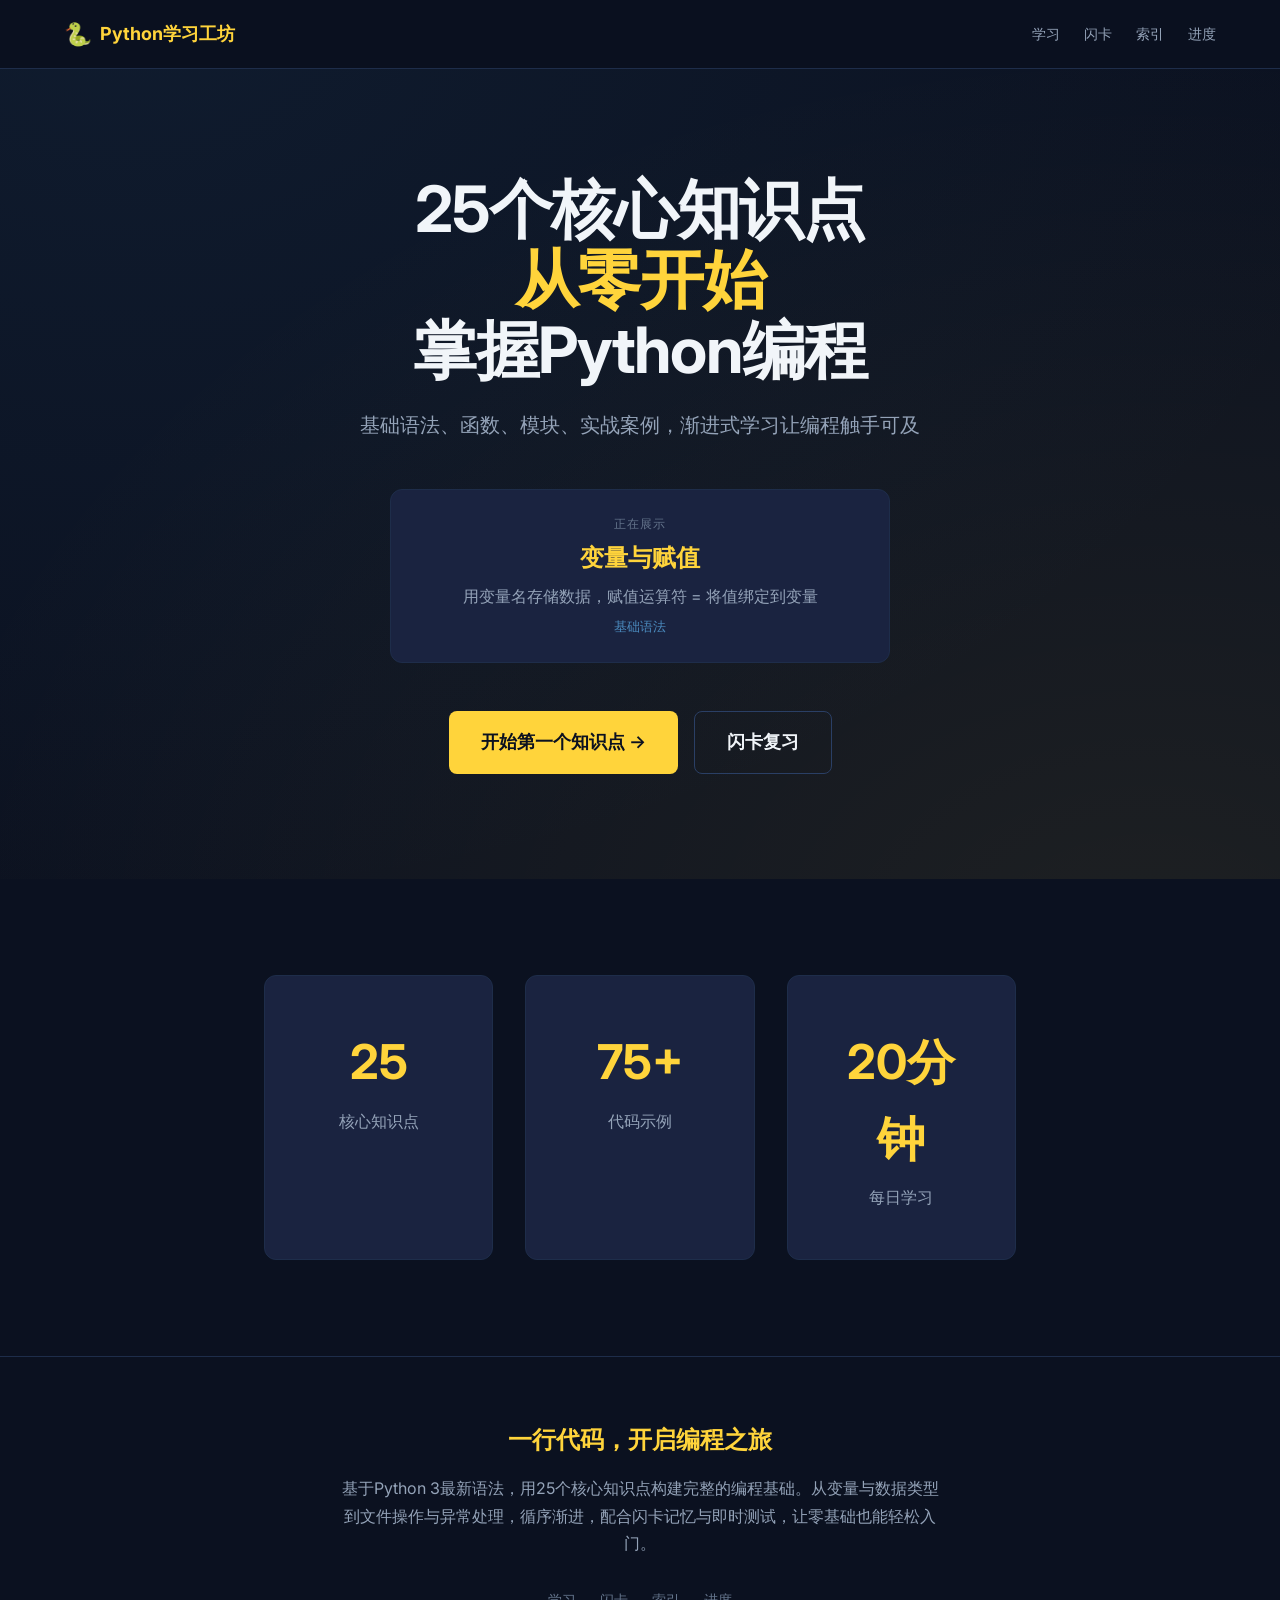
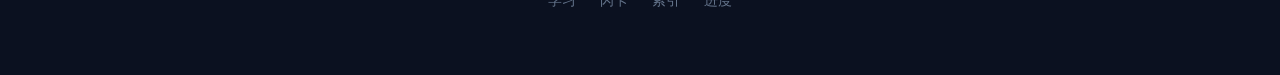
==== index.html @ fc3f4eb8 "Initial commit: Python入门学习工坊" ====
<!DOCTYPE html>
<html lang="zh-CN">
<head>
  <meta charset="UTF-8">
  <meta name="viewport" content="width=device-width, initial-scale=1.0">
  <title>Python入门学习工坊 - 25个核心知识点系统学习</title>

  <!-- SEO -->
  <meta name="description" content="基于Python 3最新语法，用25个核心知识点构建完整的编程基础。从变量与数据类型到文件操作与异常处理，循序渐进，配合闪卡记忆与即时测试，让零基础也能轻松入门。">
  <meta name="keywords" content="Python,入门教程,编程学习,基础语法,函数,模块,实战案例">
  <meta name="author" content="leon">
  <meta name="language" content="zh-CN">
  <meta name="robots" content="index, follow">
  <link rel="canonical" href="https://python-workshop.vercel.app/">

  <!-- Open Graph -->
  <meta property="og:title" content="Python入门学习工坊">
  <meta property="og:description" content="25个核心知识点，从零开始掌握Python编程。基础语法、函数、模块、实战案例，渐进式学习让编程触手可及。">
  <meta property="og:type" content="website">
  <meta property="og:url" content="https://python-workshop.vercel.app/">
  <meta property="og:image" content="/icon-512.png">
  <meta property="og:site_name" content="Python入门学习工坊">
  <meta property="og:locale" content="zh_CN">

  <!-- Twitter Card -->
  <meta name="twitter:card" content="summary_large_image">
  <meta name="twitter:title" content="Python入门学习工坊">
  <meta name="twitter:description" content="25个核心知识点，从零开始掌握Python编程。">
  <meta name="twitter:image" content="/icon-512.png">

  <!-- Favicon -->
  <link rel="icon" href="data:image/svg+xml,<svg xmlns='http://www.w3.org/2000/svg' viewBox='0 0 100 100'><text y='.9em' font-size='90'>🐍</text></svg>">

  <!-- PWA -->
  <link rel="manifest" href="/manifest.json">
  <meta name="theme-color" content="#0B1120">
  <meta name="apple-mobile-web-app-capable" content="yes">
  <meta name="apple-mobile-web-app-status-bar-style" content="black-translucent">
  <meta name="apple-mobile-web-app-title" content="Python学习">
  <link rel="apple-touch-icon" href="/icon-192.png">

  <!-- Fonts -->
  <link rel="preconnect" href="https://fonts.googleapis.com">
  <link rel="preconnect" href="https://fonts.gstatic.com" crossorigin>
  <link href="https://fonts.googleapis.com/css2?family=Inter:wght@300;400;500;600;700&display=swap" rel="stylesheet">

  <!-- Styles -->
  <link rel="stylesheet" href="css/minimal.css">

  <!-- Structured Data -->
  <script type="application/ld+json">
  {
    "@context": "https://schema.org",
    "@type": "WebSite",
    "name": "Python入门学习工坊",
    "description": "25个核心知识点，从零开始掌握Python编程",
    "url": "https://python-workshop.vercel.app",
    "inLanguage": "zh-CN"
  }
  </script>
  <script type="application/ld+json">
  {
    "@context": "https://schema.org",
    "@type": "Course",
    "name": "Python入门学习工坊",
    "description": "基于Python 3最新语法，用25个核心知识点构建完整的编程基础",
    "educationalLevel": "Beginner",
    "inLanguage": "zh-CN",
    "numberOfLessons": 25,
    "coursePrerequisites": "无",
    "hasCourseInstance": {
      "@type": "CourseInstance",
      "courseMode": "online",
      "courseWorkload": "PT20M"
    }
  }
  </script>
</head>
<body>
  <!-- Navigation -->
  <nav class="nav" role="navigation" aria-label="主导航">
    <div class="nav-container">
      <a href="/" class="nav-brand">
        <span class="brand-icon">🐍</span>
        Python学习工坊
      </a>
      <ul class="nav-links">
        <li><a href="/learn.html" class="nav-link">学习</a></li>
        <li><a href="/flashcard.html" class="nav-link">闪卡</a></li>
        <li><a href="/roots.html" class="nav-link">索引</a></li>
        <li><a href="/progress.html" class="nav-link">进度</a></li>
      </ul>
    </div>
  </nav>

  <!-- Hero Section -->
  <main role="main">
    <section class="hero" aria-label="网站介绍">
      <div class="container" style="position:relative;">
        <h1 class="hero-title">
          25个核心知识点<br>
          <span class="highlight">从零开始</span><br>
          掌握Python编程
        </h1>
        <p class="hero-subtitle">基础语法、函数、模块、实战案例，渐进式学习让编程触手可及</p>

        <div class="hero-demo" id="heroDemo">
          <div class="hero-demo-label">正在展示</div>
          <div class="hero-demo-word" id="demoWord">-</div>
          <div class="hero-demo-meaning" id="demoMeaning">-</div>
          <div class="hero-demo-origin" id="demoOrigin">-</div>
        </div>

        <div class="btn-group">
          <a href="/learn.html" class="btn btn-primary btn-large">开始第一个知识点 →</a>
          <a href="/flashcard.html" class="btn btn-secondary btn-large">闪卡复习</a>
        </div>
      </div>
    </section>

    <!-- Stats -->
    <section class="container" aria-label="网站统计">
      <div class="stat-grid">
        <div class="stat-card">
          <div class="stat-value">25</div>
          <div class="stat-label">核心知识点</div>
        </div>
        <div class="stat-card">
          <div class="stat-value">75+</div>
          <div class="stat-label">代码示例</div>
        </div>
        <div class="stat-card">
          <div class="stat-value">20分钟</div>
          <div class="stat-label">每日学习</div>
        </div>
      </div>
    </section>
  </main>

  <!-- Footer -->
  <footer class="footer" role="contentinfo">
    <div class="footer-tagline">一行代码，开启编程之旅</div>
    <p class="footer-description">
      基于Python 3最新语法，用25个核心知识点构建完整的编程基础。从变量与数据类型到文件操作与异常处理，循序渐进，配合闪卡记忆与即时测试，让零基础也能轻松入门。
    </p>
    <div class="footer-links">
      <a href="/learn.html" class="footer-link">学习</a>
      <a href="/flashcard.html" class="footer-link">闪卡</a>
      <a href="/roots.html" class="footer-link">索引</a>
      <a href="/progress.html" class="footer-link">进度</a>
    </div>
  </footer>

  <!-- Scripts -->
  <script src="js/wordData.js"></script>
  <script src="js/siteConfig.js"></script>
  <script>
    (function() {
      // Hero animation - cycle through first 5 concepts
      const examples = WordRoots.slice(0, 5);
      let currentIndex = 0;

      function updateDemo() {
        const example = examples[currentIndex];
        const wordEl = document.getElementById('demoWord');
        const meaningEl = document.getElementById('demoMeaning');
        const originEl = document.getElementById('demoOrigin');

        if (wordEl) wordEl.textContent = example.root;
        if (meaningEl) meaningEl.textContent = example.meaning;
        if (originEl) originEl.textContent = example.origin;

        currentIndex = (currentIndex + 1) % examples.length;
      }

      updateDemo();
      setInterval(updateDemo, 4000);
    })();
  </script>

  <!-- Service Worker Registration -->
  <script>
    if ('serviceWorker' in navigator) {
      window.addEventListener('load', () => {
        navigator.serviceWorker.register('/sw.js').catch(err => {
          console.error('SW registration failed:', err);
        });
      });
    }
  </script>
</body>
</html>
---- css/minimal.css ----
/* Python入门学习工坊 - 暗色模式设计系统 */

:root {
  /* 主色 - Python蓝 + 金黄双色调 */
  --color-accent: #FFD43B;
  --color-accent-dark: #F0C820;
  --color-accent-blue: #306998;
  --color-accent-blue-light: #4B8BBE;

  /* 状态色 */
  --color-success: #10B981;
  --color-error: #EF4444;
  --color-warning: #F59E0B;

  /* 文字 - 暗色模式 */
  --color-text: #F1F5F9;
  --color-text-secondary: #94A3B8;
  --color-text-tertiary: #64748B;

  /* 背景 - 深色系 */
  --color-bg: #0B1120;
  --color-bg-secondary: #131C31;
  --color-bg-card: #1A2340;
  --color-bg-hover: #243154;

  /* 边框 */
  --color-border: #1E2D4A;
  --color-border-light: #2A3F65;

  /* 字体 */
  --font-family: 'Inter', -apple-system, BlinkMacSystemFont, 'Segoe UI', sans-serif;
  --font-code: 'Courier New', 'Consolas', monospace;

  /* 间距 */
  --space-xs: 4px;
  --space-sm: 8px;
  --space-md: 16px;
  --space-lg: 24px;
  --space-xl: 32px;
  --space-2xl: 48px;
  --space-3xl: 64px;
  --space-4xl: 96px;

  /* 阴影 */
  --shadow-sm: 0 1px 3px 0 rgba(0, 0, 0, 0.3);
  --shadow-md: 0 4px 12px 0 rgba(0, 0, 0, 0.4);
  --shadow-lg: 0 8px 24px 0 rgba(0, 0, 0, 0.5);
  --shadow-glow: 0 0 20px rgba(255, 212, 59, 0.15);

  /* 圆角 */
  --radius: 8px;
  --radius-lg: 12px;

  /* 过渡 */
  --transition: 200ms cubic-bezier(0.4, 0, 0.2, 1);
}

/* ===== Reset ===== */
*, *::before, *::after {
  box-sizing: border-box;
  margin: 0;
  padding: 0;
}

html {
  scroll-behavior: smooth;
  -webkit-font-smoothing: antialiased;
}

body {
  font-family: var(--font-family);
  font-size: 1rem;
  line-height: 1.6;
  color: var(--color-text);
  background-color: var(--color-bg);
  min-height: 100vh;
}

a {
  color: var(--color-accent);
  text-decoration: none;
  transition: color var(--transition);
}

a:hover {
  color: var(--color-accent-dark);
}

img {
  max-width: 100%;
  display: block;
}

/* ===== 容器 ===== */
.container {
  max-width: 800px;
  margin: 0 auto;
  padding: 0 var(--space-lg);
}

.container-wide {
  max-width: 1200px;
  margin: 0 auto;
  padding: 0 var(--space-lg);
}

/* ===== 导航栏 ===== */
.nav {
  border-bottom: 1px solid var(--color-border);
  padding: var(--space-md) 0;
  background: var(--color-bg);
  position: sticky;
  top: 0;
  z-index: 100;
  backdrop-filter: blur(12px);
  background: rgba(11, 17, 32, 0.85);
}

.nav-container {
  display: flex;
  justify-content: space-between;
  align-items: center;
  max-width: 1200px;
  margin: 0 auto;
  padding: 0 var(--space-lg);
}

.nav-brand {
  font-weight: 700;
  color: var(--color-accent);
  font-size: 1.125rem;
  text-decoration: none;
  transition: color var(--transition);
  display: flex;
  align-items: center;
  gap: var(--space-sm);
}

.nav-brand:hover {
  color: var(--color-accent-dark);
}

.nav-brand .brand-icon {
  font-size: 1.4rem;
}

.nav-links {
  display: flex;
  gap: var(--space-lg);
  list-style: none;
}

.nav-link {
  color: var(--color-text-secondary);
  font-weight: 500;
  font-size: 0.9rem;
  transition: color var(--transition);
  text-decoration: none;
}

.nav-link:hover,
.nav-link.active {
  color: var(--color-accent);
}

/* ===== Hero区 ===== */
.hero {
  min-height: 90vh;
  display: flex;
  align-items: center;
  justify-content: center;
  padding: var(--space-4xl) 0;
  text-align: center;
  position: relative;
  overflow: hidden;
}

.hero::before {
  content: '';
  position: absolute;
  top: -50%;
  left: -50%;
  width: 200%;
  height: 200%;
  background: radial-gradient(ellipse at 30% 20%, rgba(48, 105, 152, 0.12) 0%, transparent 50%),
              radial-gradient(ellipse at 70% 80%, rgba(255, 212, 59, 0.08) 0%, transparent 50%);
  pointer-events: none;
}

.hero-title {
  font-size: 4rem;
  font-weight: 700;
  line-height: 1.1;
  letter-spacing: -0.02em;
  margin-bottom: var(--space-lg);
  position: relative;
}

.hero-title .highlight {
  color: var(--color-accent);
}

.hero-subtitle {
  font-size: 1.25rem;
  color: var(--color-text-secondary);
  margin-bottom: var(--space-2xl);
  max-width: 600px;
  margin-left: auto;
  margin-right: auto;
  position: relative;
}

.hero-demo {
  margin: var(--space-2xl) 0;
  padding: var(--space-lg);
  background: var(--color-bg-card);
  border: 1px solid var(--color-border);
  border-radius: var(--radius-lg);
  max-width: 500px;
  margin-left: auto;
  margin-right: auto;
  position: relative;
  min-height: 120px;
  display: flex;
  flex-direction: column;
  justify-content: center;
}

.hero-demo-label {
  font-size: 0.75rem;
  color: var(--color-text-tertiary);
  text-transform: uppercase;
  letter-spacing: 0.1em;
  margin-bottom: var(--space-sm);
}

.hero-demo-word {
  font-size: 1.5rem;
  font-weight: 700;
  color: var(--color-accent);
  font-family: var(--font-code);
  margin-bottom: var(--space-xs);
  transition: opacity 0.3s;
}

.hero-demo-meaning {
  font-size: 1rem;
  color: var(--color-text-secondary);
  transition: opacity 0.3s;
}

.hero-demo-origin {
  font-size: 0.8rem;
  color: var(--color-accent-blue-light);
  margin-top: var(--space-sm);
}

/* ===== 统计卡片 ===== */
.stat-grid {
  display: grid;
  grid-template-columns: repeat(3, 1fr);
  gap: var(--space-xl);
  margin: var(--space-4xl) 0;
  position: relative;
}

.stat-card {
  text-align: center;
  padding: var(--space-2xl);
  background: var(--color-bg-card);
  border: 1px solid var(--color-border);
  border-radius: var(--radius-lg);
  transition: var(--transition);
}

.stat-card:hover {
  border-color: var(--color-accent);
  box-shadow: var(--shadow-glow);
  transform: translateY(-2px);
}

.stat-value {
  font-size: 3rem;
  font-weight: 700;
  color: var(--color-accent);
}

.stat-label {
  font-size: 1rem;
  color: var(--color-text-secondary);
  margin-top: var(--space-sm);
}

/* ===== 按钮 ===== */
.btn {
  padding: 12px 24px;
  border-radius: var(--radius);
  font-weight: 600;
  font-size: 1rem;
  transition: var(--transition);
  cursor: pointer;
  border: none;
  font-family: var(--font-family);
  display: inline-flex;
  align-items: center;
  gap: var(--space-sm);
}

.btn-primary {
  background: var(--color-accent);
  color: #0B1120;
}

.btn-primary:hover {
  transform: translateY(-2px);
  box-shadow: 0 4px 20px rgba(255, 212, 59, 0.4);
  background: var(--color-accent-dark);
}

.btn-secondary {
  background: transparent;
  color: var(--color-text);
  border: 1px solid var(--color-border-light);
}

.btn-secondary:hover {
  border-color: var(--color-accent);
  color: var(--color-accent);
}

.btn-large {
  padding: 16px 32px;
  font-size: 1.125rem;
}

.btn-sm {
  padding: 8px 16px;
  font-size: 0.875rem;
}

.btn-group {
  display: flex;
  gap: var(--space-md);
  justify-content: center;
  flex-wrap: wrap;
}

/* ===== 卡片 ===== */
.card {
  background: var(--color-bg-card);
  border: 1px solid var(--color-border);
  border-radius: var(--radius-lg);
  padding: var(--space-lg);
  transition: var(--transition);
}

.card:hover {
  border-color: var(--color-accent);
  box-shadow: var(--shadow-glow);
}

/* ===== 知识点卡片 ===== */
.root-card {
  background: var(--color-bg-card);
  border: 1px solid var(--color-border);
  border-radius: var(--radius-lg);
  padding: var(--space-lg);
  transition: var(--transition);
  cursor: pointer;
}

.root-card:hover {
  border-color: var(--color-accent);
  box-shadow: var(--shadow-glow);
  transform: translateY(-2px);
}

.root-card.mastered {
  border-color: var(--color-success);
}

.root-name {
  font-size: 1.25rem;
  font-weight: 600;
  color: var(--color-text);
  margin-bottom: var(--space-xs);
}

.root-meaning {
  font-size: 0.9rem;
  color: var(--color-text-secondary);
  margin-bottom: var(--space-sm);
}

.root-origin {
  display: inline-block;
  background: rgba(48, 105, 152, 0.3);
  color: var(--color-accent-blue-light);
  padding: 4px 12px;
  border-radius: 4px;
  font-size: 0.8rem;
  font-weight: 500;
}

.mastered-badge {
  display: inline-block;
  background: var(--color-success);
  color: #FFFFFF;
  padding: 2px 8px;
  border-radius: 4px;
  font-size: 0.75rem;
  margin-left: var(--space-sm);
}

/* ===== 闪卡 ===== */
.flashcard-container {
  display: flex;
  justify-content: center;
  align-items: center;
  min-height: 60vh;
  padding: var(--space-2xl) 0;
}

.flashcard {
  width: 100%;
  max-width: 500px;
  height: 350px;
  perspective: 1000px;
  cursor: pointer;
}

.flashcard-inner {
  position: relative;
  width: 100%;
  height: 100%;
  transition: transform 0.6s cubic-bezier(0.4, 0, 0.2, 1);
  transform-style: preserve-3d;
}

.flashcard.flipped .flashcard-inner {
  transform: rotateY(180deg);
}

.flashcard-front,
.flashcard-back {
  position: absolute;
  width: 100%;
  height: 100%;
  backface-visibility: hidden;
  border-radius: var(--radius-lg);
  display: flex;
  flex-direction: column;
  align-items: center;
  justify-content: center;
  padding: var(--space-2xl);
}

.flashcard-front {
  background: var(--color-bg-card);
  border: 2px solid var(--color-accent);
  box-shadow: var(--shadow-glow);
}

.flashcard-back {
  background: var(--color-bg-card);
  border: 2px solid var(--color-accent-blue);
  transform: rotateY(180deg);
  overflow-y: auto;
}

.flashcard-root {
  font-size: 2rem;
  font-weight: 700;
  color: var(--color-accent);
  margin-bottom: var(--space-sm);
  font-family: var(--font-code);
}

.flashcard-meaning {
  font-size: 1.1rem;
  color: var(--color-text-secondary);
  text-align: center;
}

.flashcard-origin {
  font-size: 0.85rem;
  color: var(--color-accent-blue-light);
  margin-top: var(--space-md);
}

.flashcard-description {
  font-size: 0.95rem;
  color: var(--color-text);
  line-height: 1.7;
  text-align: left;
}

.flashcard-hint {
  font-size: 0.8rem;
  color: var(--color-text-tertiary);
  margin-top: var(--space-lg);
}

.flashcard-examples {
  margin-top: var(--space-md);
  text-align: left;
  width: 100%;
}

.flashcard-example-item {
  padding: var(--space-sm) 0;
  border-bottom: 1px solid var(--color-border);
}

.flashcard-example-item:last-child {
  border-bottom: none;
}

/* ===== 进度条 ===== */
.progress-bar-container {
  width: 100%;
  height: 8px;
  background: var(--color-bg-secondary);
  border-radius: 4px;
  overflow: hidden;
}

.progress-bar {
  height: 100%;
  background: linear-gradient(90deg, var(--color-accent-blue), var(--color-accent));
  border-radius: 4px;
  transition: width 0.5s ease;
}

/* ===== 搜索框 ===== */
.search-container {
  margin-bottom: var(--space-xl);
}

.search-input {
  width: 100%;
  padding: 14px 20px;
  background: var(--color-bg-card);
  border: 1px solid var(--color-border);
  border-radius: var(--radius);
  color: var(--color-text);
  font-size: 1rem;
  font-family: var(--font-family);
  outline: none;
  transition: border-color var(--transition);
}

.search-input::placeholder {
  color: var(--color-text-tertiary);
}

.search-input:focus {
  border-color: var(--color-accent);
  box-shadow: 0 0 0 3px rgba(255, 212, 59, 0.15);
}

/* ===== 筛选器 ===== */
.filter-container {
  display: flex;
  gap: var(--space-sm);
  flex-wrap: wrap;
  margin-bottom: var(--space-xl);
}

.filter-btn {
  padding: 8px 16px;
  background: var(--color-bg-card);
  border: 1px solid var(--color-border);
  border-radius: var(--radius);
  color: var(--color-text-secondary);
  cursor: pointer;
  font-size: 0.875rem;
  font-family: var(--font-family);
  transition: var(--transition);
}

.filter-btn:hover,
.filter-btn.active {
  border-color: var(--color-accent);
  color: var(--color-accent);
  background: rgba(255, 212, 59, 0.1);
}

/* ===== 网格布局 ===== */
.roots-grid {
  display: grid;
  grid-template-columns: repeat(auto-fill, minmax(280px, 1fr));
  gap: var(--space-lg);
}

/* ===== 测试题 ===== */
.quiz-container {
  margin-top: var(--space-xl);
  padding-top: var(--space-xl);
  border-top: 1px solid var(--color-border);
}

.quiz-question {
  font-size: 1.1rem;
  font-weight: 600;
  color: var(--color-text);
  margin-bottom: var(--space-lg);
}

.quiz-options {
  display: flex;
  flex-direction: column;
  gap: var(--space-sm);
}

.quiz-option {
  padding: 14px 20px;
  background: var(--color-bg-card);
  border: 1px solid var(--color-border);
  border-radius: var(--radius);
  color: var(--color-text);
  font-size: 1rem;
  font-family: var(--font-family);
  cursor: pointer;
  text-align: left;
  transition: var(--transition);
}

.quiz-option:hover:not(:disabled) {
  border-color: var(--color-accent);
  background: var(--color-bg-hover);
}

.quiz-option.correct {
  border-color: var(--color-success);
  background: rgba(16, 185, 129, 0.15);
  color: var(--color-success);
}

.quiz-option.wrong {
  border-color: var(--color-error);
  background: rgba(239, 68, 68, 0.15);
  color: var(--color-error);
}

/* ===== 反馈提示 ===== */
.feedback-toast {
  position: fixed;
  bottom: 24px;
  left: 50%;
  transform: translateX(-50%);
  padding: 12px 24px;
  border-radius: var(--radius);
  font-size: 0.9rem;
  font-weight: 500;
  z-index: 9999;
  animation: slideUp 0.3s ease;
  box-shadow: var(--shadow-lg);
}

.feedback-toast.success {
  background: var(--color-success);
  color: #FFFFFF;
}

.feedback-toast.error {
  background: var(--color-error);
  color: #FFFFFF;
}

@keyframes slideUp {
  from { opacity: 0; transform: translateX(-50%) translateY(10px); }
  to { opacity: 1; transform: translateX(-50%) translateY(0); }
}

/* ===== 学习页面导航 ===== */
.learn-nav {
  display: flex;
  justify-content: space-between;
  align-items: center;
  margin-top: var(--space-2xl);
  padding-top: var(--space-xl);
  border-top: 1px solid var(--color-border);
}

.learn-progress-text {
  font-size: 0.9rem;
  color: var(--color-text-secondary);
}

/* ===== 进度页面 ===== */
.progress-stats {
  display: grid;
  grid-template-columns: repeat(3, 1fr);
  gap: var(--space-lg);
  margin: var(--space-2xl) 0;
}

.progress-stat {
  text-align: center;
  padding: var(--space-xl);
  background: var(--color-bg-card);
  border: 1px solid var(--color-border);
  border-radius: var(--radius-lg);
}

.progress-stat-value {
  font-size: 2.5rem;
  font-weight: 700;
  color: var(--color-accent);
}

.progress-stat-label {
  font-size: 0.9rem;
  color: var(--color-text-secondary);
  margin-top: var(--space-xs);
}

.mastered-list {
  margin-top: var(--space-2xl);
}

.mastered-item {
  display: flex;
  justify-content: space-between;
  align-items: center;
  padding: var(--space-md) var(--space-lg);
  background: var(--color-bg-card);
  border: 1px solid var(--color-border);
  border-radius: var(--radius);
  margin-bottom: var(--space-sm);
}

.mastered-item-name {
  font-weight: 500;
  color: var(--color-text);
}

.mastered-item-badge {
  color: var(--color-success);
  font-size: 0.85rem;
}

/* ===== 代码块 ===== */
.code-block {
  background: #0D1117;
  border: 1px solid var(--color-border);
  border-radius: var(--radius);
  padding: var(--space-md);
  font-family: var(--font-code);
  font-size: 0.875rem;
  line-height: 1.6;
  color: #E6EDF3;
  overflow-x: auto;
  margin: var(--space-md) 0;
}

.code-inline {
  background: rgba(255, 212, 59, 0.1);
  color: var(--color-accent);
  padding: 2px 6px;
  border-radius: 4px;
  font-family: var(--font-code);
  font-size: 0.9em;
}

/* ===== 示例卡片 ===== */
.example-card {
  background: var(--color-bg-secondary);
  border: 1px solid var(--color-border);
  border-radius: var(--radius);
  padding: var(--space-md);
  margin-bottom: var(--space-md);
}

.example-word {
  font-weight: 600;
  color: var(--color-accent);
  font-size: 1rem;
  margin-bottom: var(--space-xs);
}

.example-meaning {
  color: var(--color-text-secondary);
  font-size: 0.9rem;
  margin-bottom: var(--space-sm);
}

.example-explanation {
  color: var(--color-text);
  font-size: 0.9rem;
  line-height: 1.6;
}

/* ===== Footer ===== */
.footer {
  text-align: center;
  padding: var(--space-3xl) var(--space-lg);
  border-top: 1px solid var(--color-border);
  margin-top: var(--space-4xl);
}

.footer-tagline {
  font-size: 1.5rem;
  font-weight: 700;
  color: var(--color-accent);
  margin-bottom: var(--space-md);
}

.footer-description {
  font-size: 1rem;
  color: var(--color-text-secondary);
  max-width: 600px;
  margin: 0 auto var(--space-xl);
  line-height: 1.7;
}

.footer-links {
  display: flex;
  justify-content: center;
  gap: var(--space-lg);
  flex-wrap: wrap;
}

.footer-link {
  color: var(--color-text-tertiary);
  font-size: 0.875rem;
  transition: color var(--transition);
}

.footer-link:hover {
  color: var(--color-accent);
}

/* ===== 页面标题 ===== */
.page-header {
  text-align: center;
  padding: var(--space-3xl) 0 var(--space-2xl);
}

.page-title {
  font-size: 2rem;
  font-weight: 700;
  color: var(--color-text);
  margin-bottom: var(--space-sm);
}

.page-subtitle {
  font-size: 1.1rem;
  color: var(--color-text-secondary);
}

/* ===== 详情页 ===== */
.detail-section {
  margin-bottom: var(--space-2xl);
}

.detail-section-title {
  font-size: 1.25rem;
  font-weight: 600;
  color: var(--color-text);
  margin-bottom: var(--space-lg);
  padding-bottom: var(--space-sm);
  border-bottom: 2px solid var(--color-accent);
  display: inline-block;
}

.detail-description {
  font-size: 1.05rem;
  line-height: 1.8;
  color: var(--color-text-secondary);
}

/* ===== 面包屑 ===== */
.breadcrumb {
  display: flex;
  align-items: center;
  gap: var(--space-sm);
  margin-bottom: var(--space-2xl);
  font-size: 0.9rem;
  color: var(--color-text-tertiary);
}

.breadcrumb a {
  color: var(--color-text-secondary);
}

.breadcrumb a:hover {
  color: var(--color-accent);
}

.breadcrumb-separator {
  color: var(--color-text-tertiary);
}

/* ===== 空状态 ===== */
.empty-state {
  text-align: center;
  padding: var(--space-4xl) 0;
  color: var(--color-text-tertiary);
}

.empty-state-icon {
  font-size: 3rem;
  margin-bottom: var(--space-md);
}

.empty-state-text {
  font-size: 1.1rem;
}

/* ===== 响应式 ===== */
@media (max-width: 768px) {
  .hero-title {
    font-size: 2.5rem;
  }

  .hero-subtitle {
    font-size: 1.1rem;
  }

  .stat-grid {
    grid-template-columns: 1fr;
    gap: var(--space-lg);
  }

  .progress-stats {
    grid-template-columns: 1fr;
  }

  .roots-grid {
    grid-template-columns: 1fr;
  }

  .nav-links {
    gap: var(--space-md);
  }

  .nav-link {
    font-size: 0.8rem;
  }

  .flashcard {
    height: 300px;
  }

  .btn-group {
    flex-direction: column;
    align-items: center;
  }

  .learn-nav {
    flex-direction: column;
    gap: var(--space-md);
  }
}

@media (max-width: 480px) {
  .hero-title {
    font-size: 2rem;
  }

  .nav-container {
    flex-direction: column;
    gap: var(--space-sm);
  }

  .container {
    padding: 0 var(--space-md);
  }
}

/* ===== 动画 ===== */
@keyframes fadeIn {
  from { opacity: 0; transform: translateY(10px); }
  to { opacity: 1; transform: translateY(0); }
}

.fade-in {
  animation: fadeIn 0.5s ease;
}

/* ===== 滚动条 ===== */
::-webkit-scrollbar {
  width: 8px;
}

::-webkit-scrollbar-track {
  background: var(--color-bg);
}

::-webkit-scrollbar-thumb {
  background: var(--color-border-light);
  border-radius: 4px;
}

::-webkit-scrollbar-thumb:hover {
  background: var(--color-text-tertiary);
}

/* ===== 选中文字 ===== */
::selection {
  background: rgba(255, 212, 59, 0.3);
  color: var(--color-text);
}
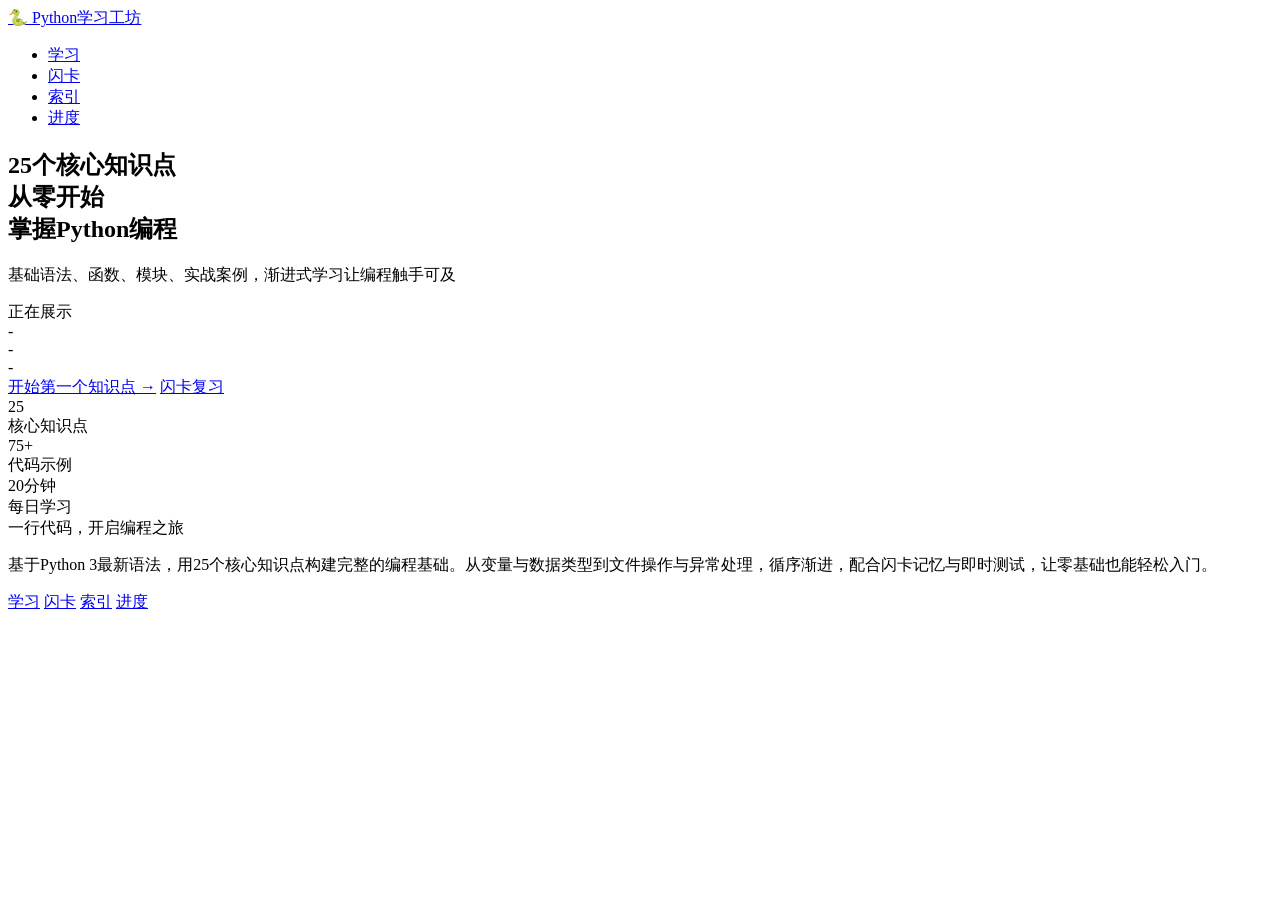
==== commit 11393ca9: "Fix GitHub Pages base path for project site" ====
--- a/index.html
+++ b/index.html
@@ -1,6 +1,7 @@
 <!DOCTYPE html>
 <html lang="zh-CN">
 <head>
+  <base href="/python-workshop/">
   <meta charset="UTF-8">
   <meta name="viewport" content="width=device-width, initial-scale=1.0">
   <title>Python入门学习工坊 - 25个核心知识点系统学习</title>
